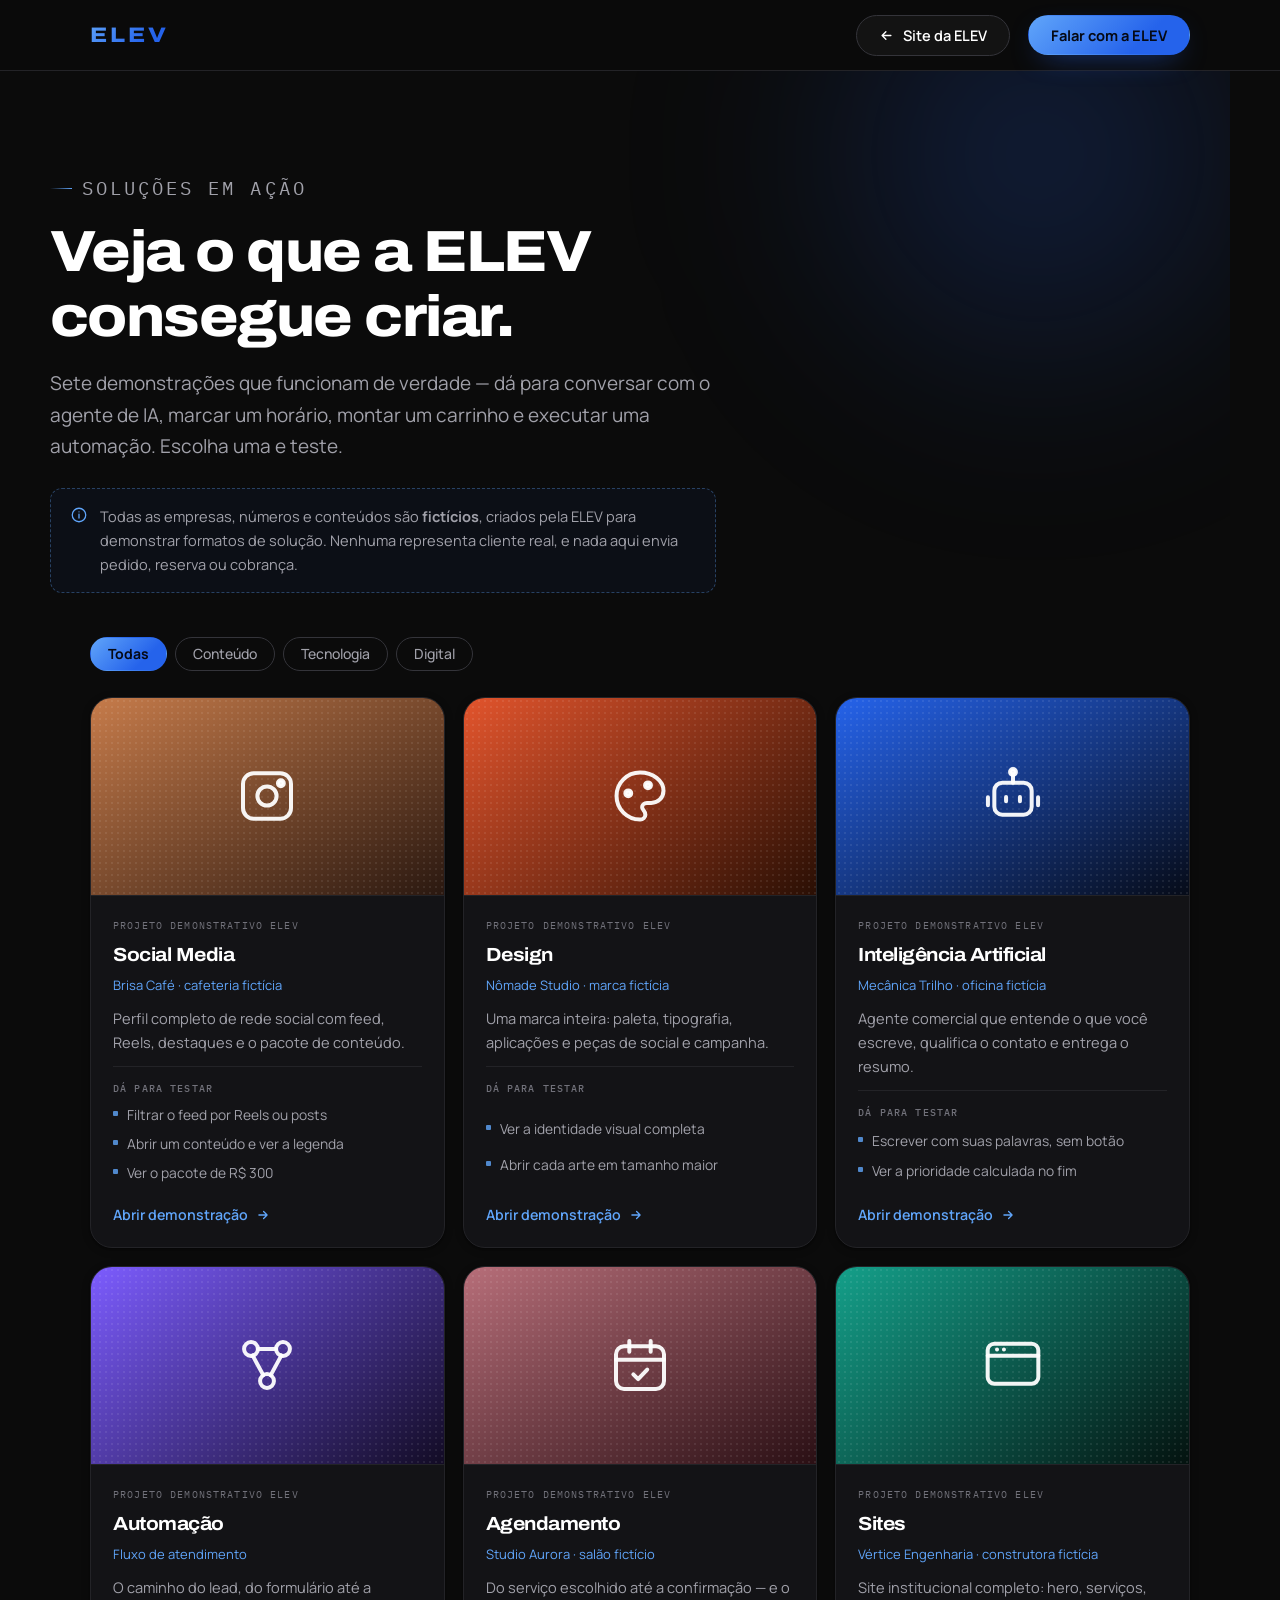
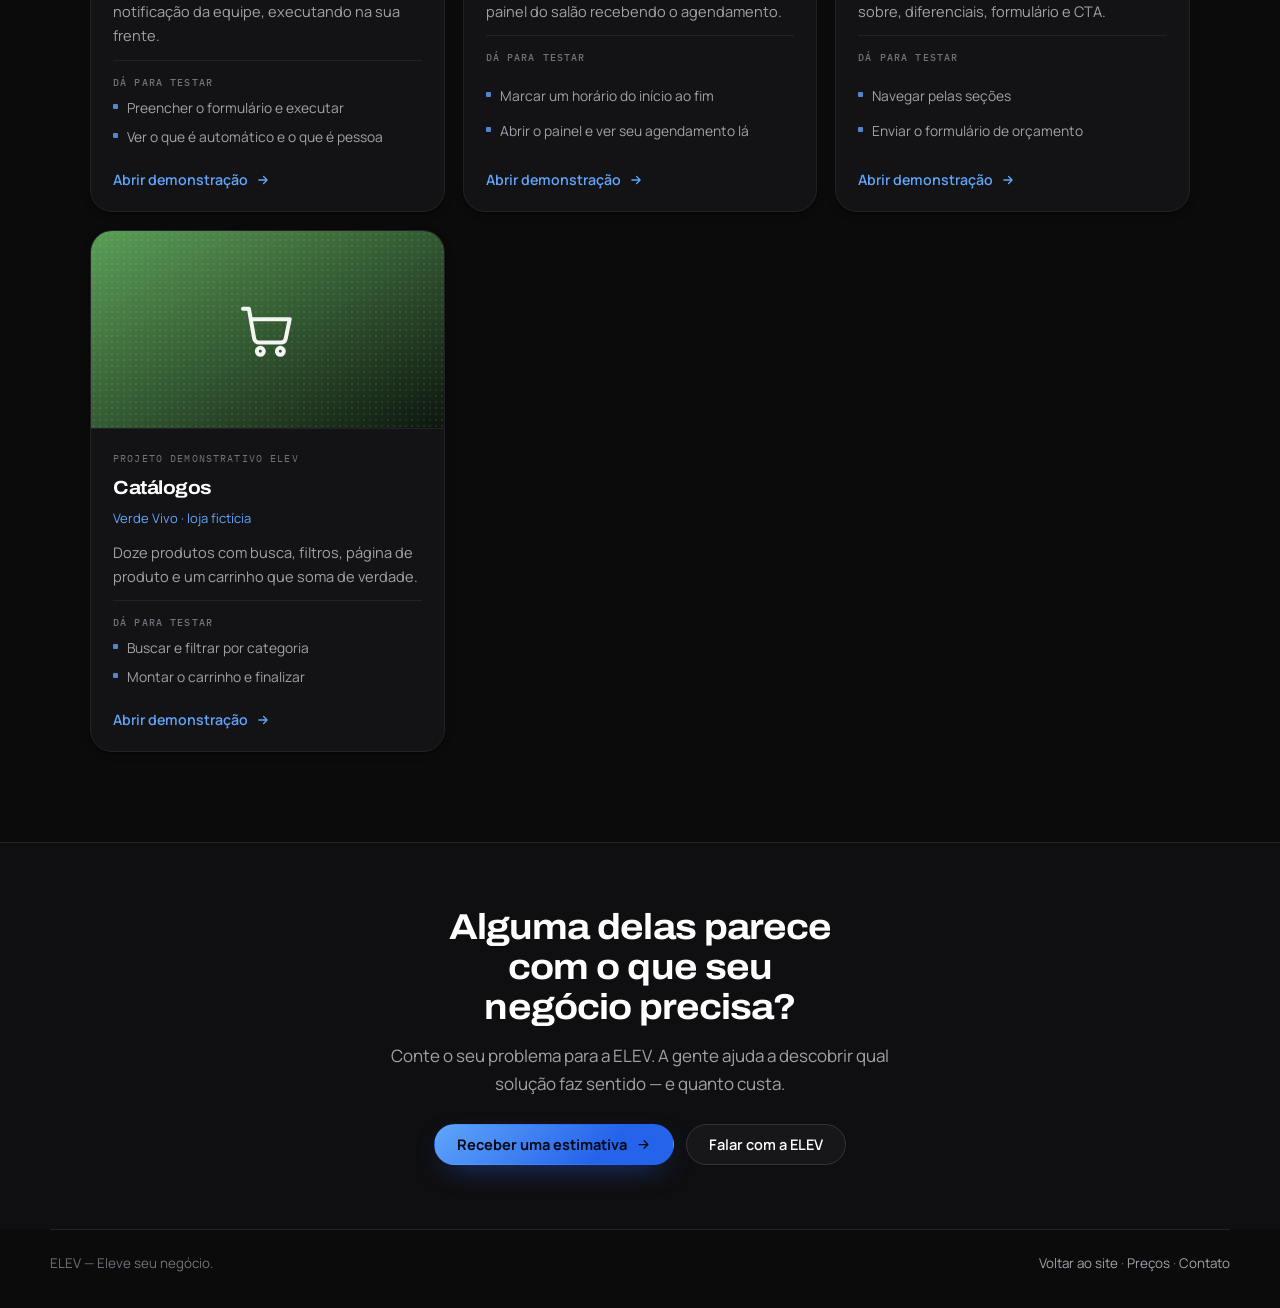
==== site/demos/index.html @ c5926ee2 "Pagina de demonstracoes reunindo as sete site/demos/index.html passa a ser o destino do item "Demos"" ====
<!doctype html>
<html lang="pt-BR">
<head>
<meta charset="utf-8">
<meta name="viewport" content="width=device-width, initial-scale=1">
<title>Demonstrações da ELEV</title>
<meta name="description" content="Sete demonstrações interativas das soluções que a ELEV desenvolve: social media, design, IA, automação, agendamento, sites e catálogos.">
<meta name="theme-color" content="#0B0B0B">
<link rel="preconnect" href="https://fonts.googleapis.com">
<link rel="preconnect" href="https://fonts.gstatic.com" crossorigin>
<link rel="stylesheet" href="https://fonts.googleapis.com/css2?family=Archivo:wdth,wght@100..125,500..800&family=IBM+Plex+Mono:wght@500&family=Manrope:wght@400;500;600&display=swap">
<style>
:root{
  color-scheme: dark;
  --ground:#0B0B0B; --ground-2:#0F0F11; --surface:#131316; --surface-2:#18181B;
  --line:#232327; --line-strong:#34343A;
  --ink:#FFFFFF; --ink-2:#A1A1AA; --ink-3:#71717A;
  --blue:#2563EB; --blue-soft:#60A5FA;
  --grad: linear-gradient(135deg, var(--blue-soft), var(--blue) 70%);
  --fio: linear-gradient(90deg, transparent, rgba(96,165,250,.45), transparent);
  --sh-1: 0 1px 2px rgba(0,0,0,.4), 0 2px 8px rgba(0,0,0,.24);
  --sh-2: 0 2px 6px rgba(0,0,0,.42), 0 12px 32px -10px rgba(0,0,0,.6);
  --t: cubic-bezier(.2,.7,.3,1);
  --pad: clamp(20px, 5vw, 40px);
}
*, *::before, *::after{ box-sizing: border-box; }
html{ scroll-behavior: smooth; }
@media (prefers-reduced-motion: reduce){ html{ scroll-behavior: auto; } }
body{
  margin: 0; background: var(--ground); color: var(--ink);
  font: 400 17px/1.65 Manrope, ui-sans-serif, system-ui, sans-serif;
  -webkit-font-smoothing: antialiased; overflow-x: hidden;
}
h1, h2, h3{ font-family: Archivo, system-ui, sans-serif; font-weight: 700; font-stretch: 110%;
  letter-spacing: -.026em; line-height: 1.12; margin: 0; text-wrap: balance; }
p{ margin: 0; }
a{ color: inherit; text-decoration: none; }
svg{ display: block; }
:focus-visible{ outline: 2px solid var(--blue-soft); outline-offset: 3px; border-radius: 6px; }
.wrap{ width: 100%; max-width: 1180px; margin-inline: auto; padding-inline: var(--pad); }

.topo{ position: sticky; top: 0; z-index: 50; background: rgba(11,11,11,.86); backdrop-filter: blur(14px);
  border-bottom: 1px solid var(--line); }
.topo-in{ display: flex; align-items: center; gap: 18px; height: 70px; }
.marca{ font-family: Archivo, sans-serif; font-weight: 800; font-stretch: 118%; font-size: 21px;
  letter-spacing: .14em; margin-right: auto;
  background: var(--grad); -webkit-background-clip: text; background-clip: text; color: transparent; }
.marca img{ height: 30px; width: auto; }
.btn{ display: inline-flex; align-items: center; justify-content: center; gap: 9px;
  padding: 12px 22px; border-radius: 999px; border: 1px solid transparent;
  font: 600 14.6px/1 Manrope, sans-serif; cursor: pointer;
  transition: transform .28s var(--t), background-color .28s var(--t), border-color .28s var(--t), box-shadow .28s var(--t); }
.btn svg{ width: 15px; height: 15px; flex: none; }
.btn-primary{ background: var(--grad); color: #050914; font-weight: 700; box-shadow: 0 10px 30px -14px rgba(37,99,235,.9); }
.btn-primary:hover{ transform: translateY(-2px); }
.btn-ghost{ background: rgba(255,255,255,.035); border-color: var(--line-strong); color: var(--ink); }
.btn-ghost:hover{ transform: translateY(-2px); border-color: rgba(96,165,250,.6); background: rgba(96,165,250,.08); }
@media (prefers-reduced-motion: reduce){ .btn:hover{ transform: none; } }
@media (max-width: 600px){ .topo .btn span{ display: none; } .topo .btn{ padding: 12px 15px; } }

.hero{ padding: clamp(46px,7vw,84px) 0 clamp(30px,4vw,44px); position: relative; overflow: hidden; }
.hero::before{ content:""; position: absolute; width: min(60vw,620px); aspect-ratio:1; top:-40%; right:-10%;
  background: radial-gradient(circle, rgba(37,99,235,.26), transparent 66%); filter: blur(90px); pointer-events:none; }
.eyebrow{ font-family: "IBM Plex Mono", monospace; font-size: 12px; letter-spacing: .16em;
  text-transform: uppercase; color: var(--blue-soft); display: inline-flex; align-items: center; gap: 10px; margin-bottom: 16px; }
.eyebrow::before{ content:""; width: 22px; height: 1px; background: linear-gradient(90deg, transparent, var(--blue-soft)); }
.hero h1{ font-size: clamp(34px, 5.6vw, 58px); font-weight: 800; max-width: 17ch; }
.hero p{ color: var(--ink-2); font-size: clamp(16.5px,1.9vw,19px); margin-top: 18px; max-width: 58ch; }
.aviso{ display: flex; align-items: flex-start; gap: 12px; margin-top: 26px; padding: 15px 19px;
  border: 1px dashed rgba(96,165,250,.34); border-radius: 12px; background: rgba(37,99,235,.05);
  color: var(--ink-2); font-size: 14.6px; max-width: 74ch; }
.aviso svg{ width: 18px; height: 18px; color: var(--blue-soft); flex: none; margin-top: 2px; }

.filtros{ display: flex; flex-wrap: wrap; gap: 8px; padding-bottom: 26px; }
.filtro{ padding: 9px 17px; border-radius: 999px; border: 1px solid var(--line-strong);
  background: transparent; color: var(--ink-2); cursor: pointer; font: 500 14px/1 Manrope, sans-serif;
  transition: all .24s var(--t); }
.filtro:hover{ color: var(--ink); border-color: rgba(96,165,250,.55); }
.filtro[aria-pressed="true"]{ background: var(--grad); color: #050914; border-color: transparent; font-weight: 700; }

.grade{ display: grid; grid-template-columns: repeat(3, 1fr); gap: 18px; padding-bottom: clamp(50px,7vw,90px); }
@media (max-width: 1000px){ .grade{ grid-template-columns: repeat(2, 1fr); } }
@media (max-width: 640px){ .grade{ grid-template-columns: 1fr; } }

.demo{ position: relative; display: flex; flex-direction: column; overflow: hidden;
  border: 1px solid var(--line); border-radius: 22px; background: var(--surface); box-shadow: var(--sh-1);
  transition: transform .4s var(--t), border-color .4s var(--t), box-shadow .4s var(--t); }
.demo:hover{ transform: translateY(-5px); border-color: rgba(96,165,250,.36); box-shadow: var(--sh-2); }
.demo:focus-within{ border-color: rgba(96,165,250,.6); }
@media (prefers-reduced-motion: reduce){ .demo:hover{ transform: none; } }
.capa{ aspect-ratio: 16/9; display: grid; place-items: center; position: relative; overflow: hidden;
  background: var(--capa); border-bottom: 1px solid var(--line); }
.capa::after{ content:""; position: absolute; inset:0;
  background-image: radial-gradient(rgba(255,255,255,.08) 1px, transparent 1px); background-size: 6px 6px; }
.capa svg{ width: 32%; max-width: 64px; color: rgba(255,255,255,.94); position: relative; z-index:1;
  transition: transform .4s var(--t); }
.demo:hover .capa svg{ transform: scale(1.07); }
.corpo{ padding: 22px 22px 24px; display: flex; flex-direction: column; flex: 1; gap: 10px; }
.selo{ font-family: "IBM Plex Mono", monospace; font-size: 9.5px; letter-spacing: .12em;
  text-transform: uppercase; color: var(--ink-3); }
.corpo h2{ font-size: 19px; }
.empresa{ font-size: 13px; color: var(--blue-soft); }
.corpo > p{ color: var(--ink-2); font-size: 14.6px; }
.testar{ margin-top: 2px; padding-top: 14px; border-top: 1px solid var(--line); display: grid; gap: 7px; flex: 1; }
.testar b{ font-family: "IBM Plex Mono", monospace; font-size: 9.5px; letter-spacing: .12em;
  text-transform: uppercase; color: var(--ink-3); font-weight: 500; }
.testar li{ list-style: none; display: flex; gap: 9px; align-items: flex-start; color: var(--ink-2); font-size: 13.8px; }
.testar li::before{ content:""; width: 5px; height: 5px; border-radius: 1px; margin-top: 7px; flex: none;
  background: var(--blue-soft); opacity: .8; }
.testar ul{ margin: 0; padding: 0; display: grid; gap: 6px; }
.link{ display: inline-flex; align-items: center; gap: 8px; margin-top: 14px;
  font: 600 14.2px/1 Manrope, sans-serif; color: var(--blue-soft); transition: color .3s var(--t); }
.link::after{ content:""; position: absolute; inset: 0; border-radius: inherit; }
.link svg{ width: 14px; height: 14px; transition: transform .3s var(--t); }
.demo:hover .link{ color: var(--ink); }
.demo:hover .link svg{ transform: translateX(3px); }

.fim{ border-top: 1px solid var(--line); background: var(--ground-2); }
.fim-in{ padding: clamp(40px,6vw,64px) 0; text-align: center; }
.fim h2{ font-size: clamp(25px,3.6vw,36px); max-width: 20ch; margin-inline: auto; }
.fim p{ color: var(--ink-2); margin: 14px auto 0; max-width: 52ch; }
.fim .acoes{ display: flex; gap: 12px; justify-content: center; margin-top: 26px; flex-wrap: wrap; }
.rodape{ border-top: 1px solid var(--line); padding: 22px 0 34px; color: var(--ink-3); font-size: 13.4px;
  display: flex; flex-wrap: wrap; gap: 10px 22px; justify-content: space-between; }
.rodape a{ color: var(--ink-2); }
.rodape a:hover{ color: var(--ink); }
</style>
</head>
<body>

<header class="topo">
  <div class="wrap topo-in">
    <a class="marca" href="../index.html" aria-label="ELEV — início">
      <img src="../assets/logo-elev.png" alt="ELEV" data-logo hidden>
      <span data-logo-fallback>ELEV</span>
    </a>
    <a class="btn btn-ghost" href="../index.html">
      <svg viewBox="0 0 24 24" fill="none" stroke="currentColor" stroke-width="2.2" stroke-linecap="round" stroke-linejoin="round"><path d="M19 12H6M11 6l-6 6 6 6"/></svg>
      <span>Site da ELEV</span>
    </a>
    <a class="btn btn-primary" href="../index.html#contato">Falar com a ELEV</a>
  </div>
</header>

<main>
  <section class="wrap hero">
    <p class="eyebrow">Soluções em ação</p>
    <h1>Veja o que a ELEV consegue criar.</h1>
    <p>Sete demonstrações que funcionam de verdade — dá para conversar com o agente de IA, marcar um horário, montar um carrinho e executar uma automação. Escolha uma e teste.</p>
    <div class="aviso">
      <svg viewBox="0 0 24 24" fill="none" stroke="currentColor" stroke-width="1.7" stroke-linecap="round"><circle cx="12" cy="12" r="9"/><path d="M12 11v5M12 7.8h.01"/></svg>
      <span>Todas as empresas, números e conteúdos são <strong>fictícios</strong>, criados pela ELEV para demonstrar formatos de solução. Nenhuma representa cliente real, e nada aqui envia pedido, reserva ou cobrança.</span>
    </div>
  </section>

  <div class="wrap">
    <div class="filtros" id="filtros"></div>
    <div class="grade" id="grade"></div>
  </div>

  <section class="fim">
    <div class="wrap fim-in">
      <h2>Alguma delas parece com o que seu negócio precisa?</h2>
      <p>Conte o seu problema para a ELEV. A gente ajuda a descobrir qual solução faz sentido — e quanto custa.</p>
      <div class="acoes">
        <a class="btn btn-primary" href="../index.html#orcamento">
          Receber uma estimativa
          <svg viewBox="0 0 24 24" fill="none" stroke="currentColor" stroke-width="2" stroke-linecap="round" stroke-linejoin="round"><path d="M5 12h13M13 6l6 6-6 6"/></svg>
        </a>
        <a class="btn btn-ghost" href="../index.html#contato">Falar com a ELEV</a>
      </div>
    </div>
  </section>

  <div class="wrap rodape">
    <span>ELEV — Eleve seu negócio.</span>
    <span><a href="../index.html">Voltar ao site</a> · <a href="../index.html#precos">Preços</a> · <a href="../index.html#contato">Contato</a></span>
  </div>
</main>

<script>
(function () {
  "use strict";
  const d = document;

  /* logo oficial entra sozinha quando o arquivo existir - mesmo mecanismo do site */
  d.querySelectorAll("[data-logo]").forEach(function (img) {
    const teste = new Image();
    teste.onload = function () {
      img.hidden = false;
      const fb = img.parentElement.querySelector("[data-logo-fallback]");
      if (fb) fb.remove();
    };
    teste.src = img.getAttribute("src");
  });

  const DEMOS = [
    { id:"social", nome:"Social Media", empresa:"Brisa Café · cafeteria fictícia", tipo:"Conteúdo",
      capa:"linear-gradient(150deg,#C67B4A,#2A1810)",
      ico:'<rect x="3" y="3.5" width="18" height="17" rx="4"/><circle cx="12" cy="12" r="3.6"/><circle cx="17.2" cy="7.2" r="1.1" fill="currentColor"/>',
      desc:"Perfil completo de rede social com feed, Reels, destaques e o pacote de conteúdo.",
      testar:["Filtrar o feed por Reels ou posts","Abrir um conteúdo e ver a legenda","Ver o pacote de R$ 300"] },
    { id:"design", nome:"Design", empresa:"Nômade Studio · marca fictícia", tipo:"Conteúdo",
      capa:"linear-gradient(140deg,#E2542C,#2A0F04)",
      ico:'<path d="M12 3.2a8.8 8.8 0 1 0 0 17.6c1.2 0 2-.8 2-1.8 0-1.5-1.2-1.7-1.2-2.8 0-.9.8-1.6 1.8-1.6h1.6c2.6 0 4.6-2 4.6-4.6C20.8 6.2 16.9 3.2 12 3.2z"/><circle cx="7.6" cy="11" r="1.1" fill="currentColor"/><circle cx="15" cy="8" r="1.1" fill="currentColor"/>',
      desc:"Uma marca inteira: paleta, tipografia, aplicações e peças de social e campanha.",
      testar:["Ver a identidade visual completa","Abrir cada arte em tamanho maior"] },
    { id:"ai", nome:"Inteligência Artificial", empresa:"Mecânica Trilho · oficina fictícia", tipo:"Tecnologia",
      capa:"linear-gradient(150deg,#2563EB,#060B18)",
      ico:'<rect x="5" y="7" width="14" height="12" rx="3"/><path d="M12 7V3.8M9.4 12.4v1.6M14.6 12.4v1.6M2.6 12.5v3M21.4 12.5v3"/><circle cx="12" cy="3" r="1.1" fill="currentColor"/>',
      desc:"Agente comercial que entende o que você escreve, qualifica o contato e entrega o resumo.",
      testar:["Escrever com suas palavras, sem botão","Ver a prioridade calculada no fim"] },
    { id:"automacao", nome:"Automação", empresa:"Fluxo de atendimento", tipo:"Tecnologia",
      capa:"linear-gradient(140deg,#7C5CFF,#120B24)",
      ico:'<circle cx="6" cy="6" r="2.6"/><circle cx="18" cy="6" r="2.6"/><circle cx="12" cy="18" r="2.6"/><path d="M8.6 6h6.8M6.6 8.4l4 7.4M17.4 8.4l-4 7.4"/>',
      desc:"O caminho do lead, do formulário até a notificação da equipe, executando na sua frente.",
      testar:["Preencher o formulário e executar","Ver o que é automático e o que é pessoa"] },
    { id:"agendamento", nome:"Agendamento", empresa:"Studio Aurora · salão fictício", tipo:"Digital",
      capa:"linear-gradient(150deg,#B76E79,#2A0F14)",
      ico:'<rect x="3" y="5" width="18" height="16" rx="3"/><path d="M3 10h18M8 3v4M16 3v4"/><path d="M9.5 15.5l1.8 1.8 3.4-3.6"/>',
      desc:"Do serviço escolhido até a confirmação — e o painel do salão recebendo o agendamento.",
      testar:["Marcar um horário do início ao fim","Abrir o painel e ver seu agendamento lá"] },
    { id:"institucional", nome:"Sites", empresa:"Vértice Engenharia · construtora fictícia", tipo:"Digital",
      capa:"linear-gradient(140deg,#14A08A,#04120F)",
      ico:'<rect x="2.5" y="4" width="19" height="15" rx="2.5"/><path d="M2.5 8.5h19M6 6.2h.01M8.6 6.2h.01"/>',
      desc:"Site institucional completo: hero, serviços, sobre, diferenciais, formulário e CTA.",
      testar:["Navegar pelas seções","Enviar o formulário de orçamento"] },
    { id:"catalogo", nome:"Catálogos", empresa:"Verde Vivo · loja fictícia", tipo:"Digital",
      capa:"linear-gradient(150deg,#5A9E56,#0D160E)",
      ico:'<path d="M3 4h2.2l2 11.2a1.8 1.8 0 0 0 1.8 1.5h8.2a1.8 1.8 0 0 0 1.8-1.4L20.5 8H6"/><circle cx="9.5" cy="20" r="1.3"/><circle cx="17" cy="20" r="1.3"/>',
      desc:"Doze produtos com busca, filtros, página de produto e um carrinho que soma de verdade.",
      testar:["Buscar e filtrar por categoria","Montar o carrinho e finalizar"] }
  ];

  const TIPOS = ["Todas"].concat(DEMOS.map(function (x) { return x.tipo; })
    .filter(function (v, i, a) { return a.indexOf(v) === i; }));
  let filtro = "Todas";

  d.getElementById("filtros").innerHTML = TIPOS.map(function (t) {
    return '<button class="filtro" type="button" data-t="' + t + '" aria-pressed="' + (t === filtro) + '">' + t + "</button>";
  }).join("");

  function desenha() {
    d.getElementById("grade").innerHTML = DEMOS
      .filter(function (x) { return filtro === "Todas" || x.tipo === filtro; })
      .map(function (x) {
        return '<article class="demo">' +
          '<div class="capa" style="--capa:' + x.capa + '">' +
            '<svg viewBox="0 0 24 24" fill="none" stroke="currentColor" stroke-width="1.5" stroke-linecap="round" stroke-linejoin="round">' + x.ico + "</svg>" +
          "</div>" +
          '<div class="corpo">' +
            '<span class="selo">Projeto demonstrativo ELEV</span>' +
            "<h2>" + x.nome + "</h2>" +
            '<span class="empresa">' + x.empresa + "</span>" +
            "<p>" + x.desc + "</p>" +
            '<div class="testar"><b>Dá para testar</b><ul>' +
              x.testar.map(function (i) { return "<li>" + i + "</li>"; }).join("") +
            "</ul></div>" +
            '<a class="link" href="' + x.id + '/index.html">Abrir demonstração' +
              '<svg viewBox="0 0 24 24" fill="none" stroke="currentColor" stroke-width="2.2" stroke-linecap="round" stroke-linejoin="round"><path d="M5 12h13M13 6l6 6-6 6"/></svg>' +
            "</a>" +
          "</div></article>";
      }).join("");
  }
  desenha();

  d.getElementById("filtros").addEventListener("click", function (e) {
    const b = e.target.closest("[data-t]");
    if (!b) return;
    filtro = b.dataset.t;
    d.querySelectorAll("[data-t]").forEach(function (o) { o.setAttribute("aria-pressed", String(o === b)); });
    desenha();
  });
})();
</script>
</body>
</html>
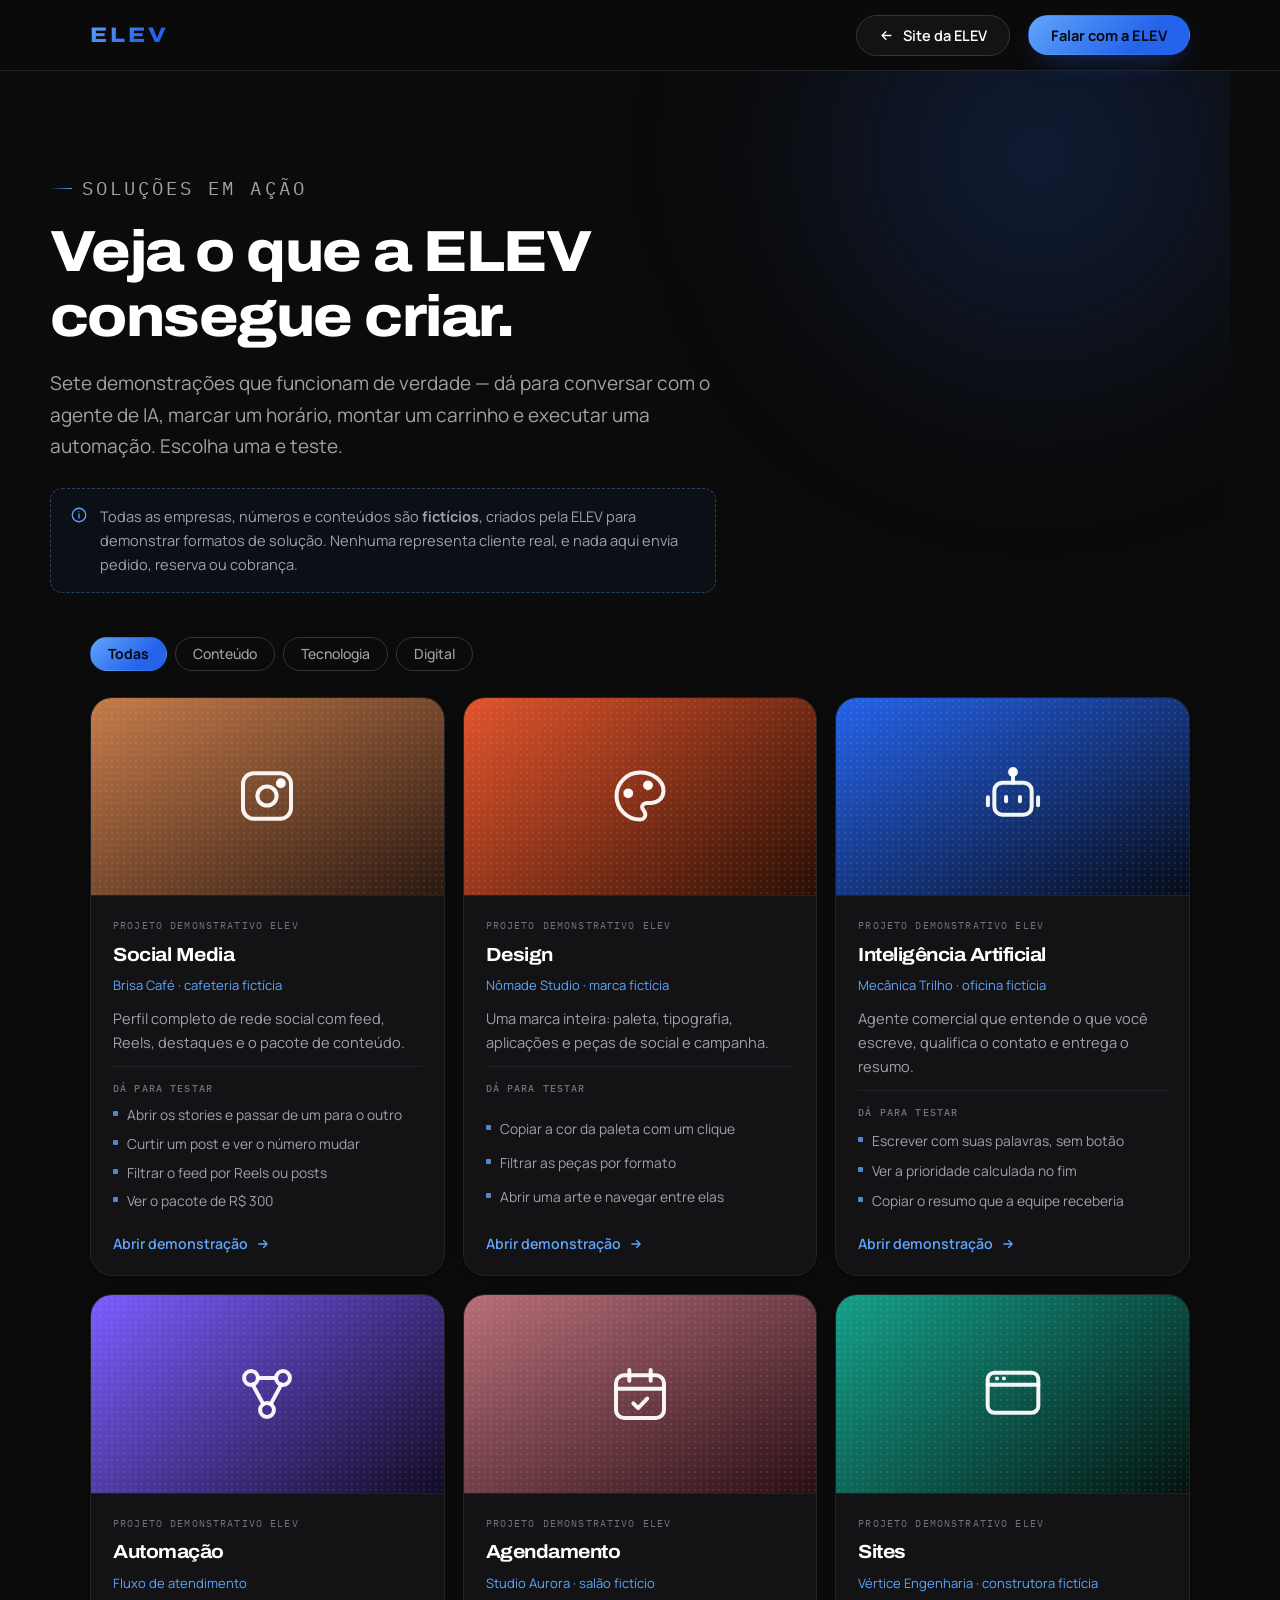
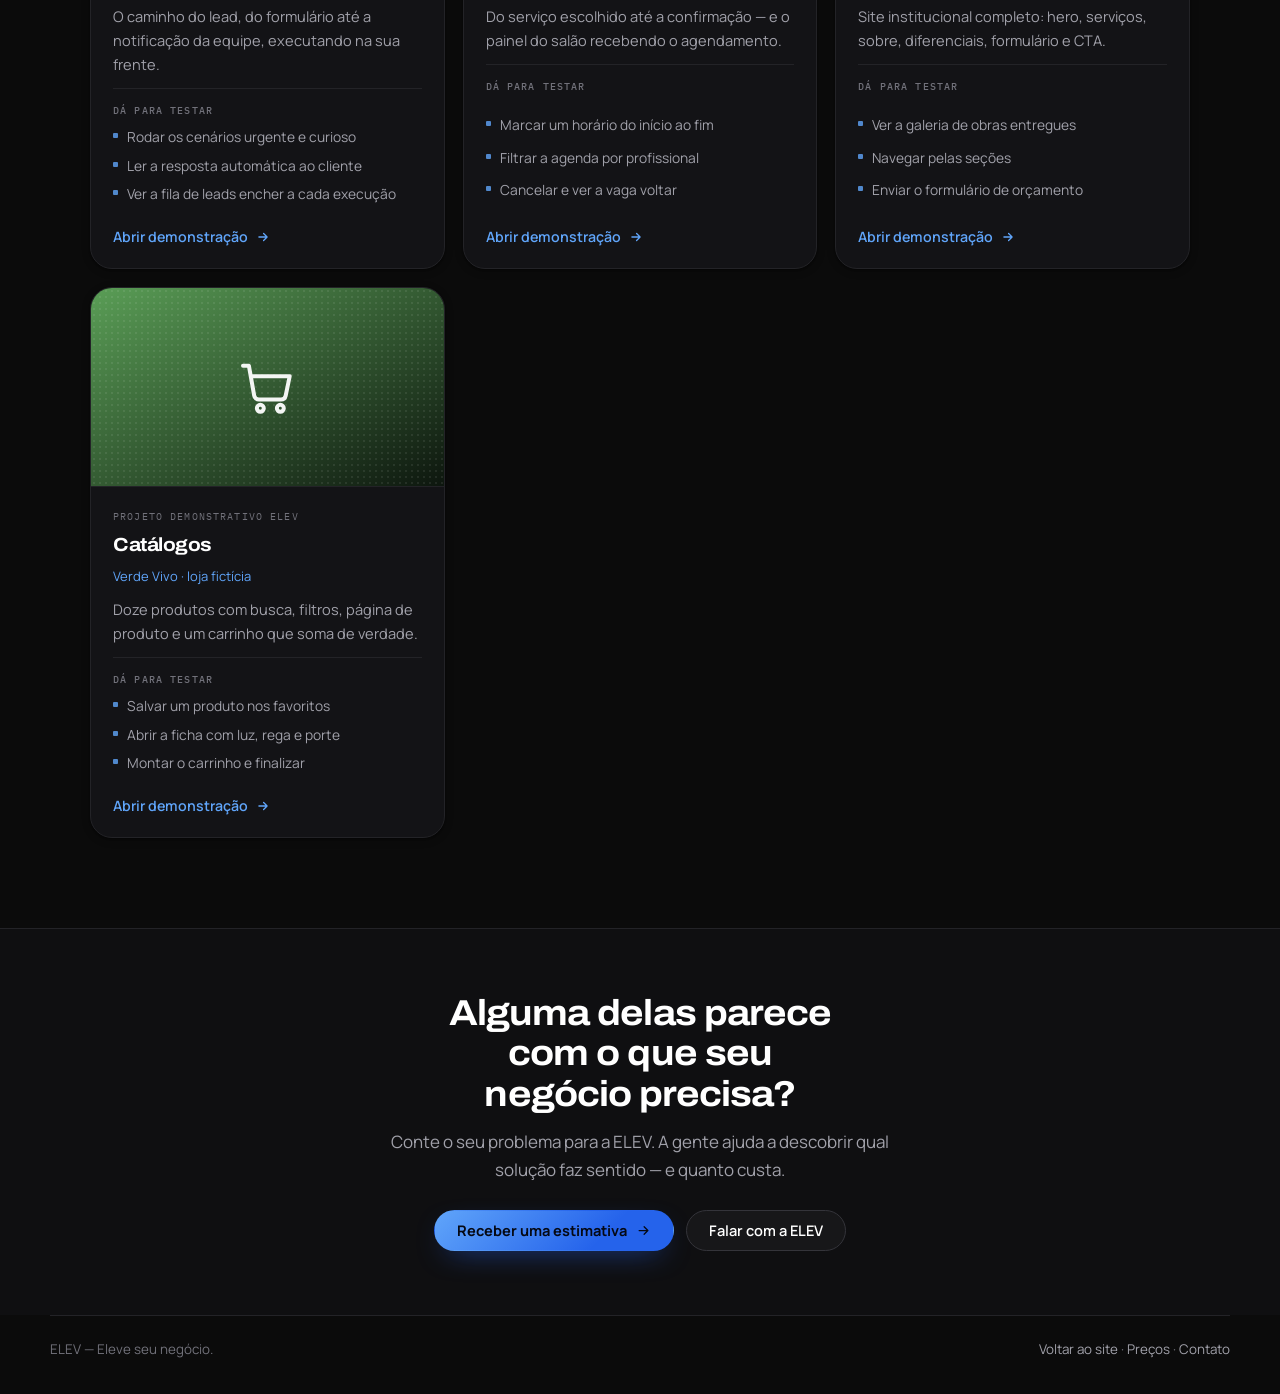
==== commit 0bc4c7e0: "Aprimoramento profundo das sete demonstracoes Biblioteca propria de ilustracoes (site/assets/arte.js" ====
--- a/site/demos/index.html
+++ b/site/demos/index.html
@@ -199,37 +199,37 @@
       capa:"linear-gradient(150deg,#C67B4A,#2A1810)",
       ico:'<rect x="3" y="3.5" width="18" height="17" rx="4"/><circle cx="12" cy="12" r="3.6"/><circle cx="17.2" cy="7.2" r="1.1" fill="currentColor"/>',
       desc:"Perfil completo de rede social com feed, Reels, destaques e o pacote de conteúdo.",
-      testar:["Filtrar o feed por Reels ou posts","Abrir um conteúdo e ver a legenda","Ver o pacote de R$ 300"] },
+      testar:["Abrir os stories e passar de um para o outro","Curtir um post e ver o número mudar","Filtrar o feed por Reels ou posts","Ver o pacote de R$ 300"] },
     { id:"design", nome:"Design", empresa:"Nômade Studio · marca fictícia", tipo:"Conteúdo",
       capa:"linear-gradient(140deg,#E2542C,#2A0F04)",
       ico:'<path d="M12 3.2a8.8 8.8 0 1 0 0 17.6c1.2 0 2-.8 2-1.8 0-1.5-1.2-1.7-1.2-2.8 0-.9.8-1.6 1.8-1.6h1.6c2.6 0 4.6-2 4.6-4.6C20.8 6.2 16.9 3.2 12 3.2z"/><circle cx="7.6" cy="11" r="1.1" fill="currentColor"/><circle cx="15" cy="8" r="1.1" fill="currentColor"/>',
       desc:"Uma marca inteira: paleta, tipografia, aplicações e peças de social e campanha.",
-      testar:["Ver a identidade visual completa","Abrir cada arte em tamanho maior"] },
+      testar:["Copiar a cor da paleta com um clique","Filtrar as peças por formato","Abrir uma arte e navegar entre elas"] },
     { id:"ai", nome:"Inteligência Artificial", empresa:"Mecânica Trilho · oficina fictícia", tipo:"Tecnologia",
       capa:"linear-gradient(150deg,#2563EB,#060B18)",
       ico:'<rect x="5" y="7" width="14" height="12" rx="3"/><path d="M12 7V3.8M9.4 12.4v1.6M14.6 12.4v1.6M2.6 12.5v3M21.4 12.5v3"/><circle cx="12" cy="3" r="1.1" fill="currentColor"/>',
       desc:"Agente comercial que entende o que você escreve, qualifica o contato e entrega o resumo.",
-      testar:["Escrever com suas palavras, sem botão","Ver a prioridade calculada no fim"] },
+      testar:["Escrever com suas palavras, sem botão","Ver a prioridade calculada no fim","Copiar o resumo que a equipe receberia"] },
     { id:"automacao", nome:"Automação", empresa:"Fluxo de atendimento", tipo:"Tecnologia",
       capa:"linear-gradient(140deg,#7C5CFF,#120B24)",
       ico:'<circle cx="6" cy="6" r="2.6"/><circle cx="18" cy="6" r="2.6"/><circle cx="12" cy="18" r="2.6"/><path d="M8.6 6h6.8M6.6 8.4l4 7.4M17.4 8.4l-4 7.4"/>',
       desc:"O caminho do lead, do formulário até a notificação da equipe, executando na sua frente.",
-      testar:["Preencher o formulário e executar","Ver o que é automático e o que é pessoa"] },
+      testar:["Rodar os cenários urgente e curioso","Ler a resposta automática ao cliente","Ver a fila de leads encher a cada execução"] },
     { id:"agendamento", nome:"Agendamento", empresa:"Studio Aurora · salão fictício", tipo:"Digital",
       capa:"linear-gradient(150deg,#B76E79,#2A0F14)",
       ico:'<rect x="3" y="5" width="18" height="16" rx="3"/><path d="M3 10h18M8 3v4M16 3v4"/><path d="M9.5 15.5l1.8 1.8 3.4-3.6"/>',
       desc:"Do serviço escolhido até a confirmação — e o painel do salão recebendo o agendamento.",
-      testar:["Marcar um horário do início ao fim","Abrir o painel e ver seu agendamento lá"] },
+      testar:["Marcar um horário do início ao fim","Filtrar a agenda por profissional","Cancelar e ver a vaga voltar"] },
     { id:"institucional", nome:"Sites", empresa:"Vértice Engenharia · construtora fictícia", tipo:"Digital",
       capa:"linear-gradient(140deg,#14A08A,#04120F)",
       ico:'<rect x="2.5" y="4" width="19" height="15" rx="2.5"/><path d="M2.5 8.5h19M6 6.2h.01M8.6 6.2h.01"/>',
       desc:"Site institucional completo: hero, serviços, sobre, diferenciais, formulário e CTA.",
-      testar:["Navegar pelas seções","Enviar o formulário de orçamento"] },
+      testar:["Ver a galeria de obras entregues","Navegar pelas seções","Enviar o formulário de orçamento"] },
     { id:"catalogo", nome:"Catálogos", empresa:"Verde Vivo · loja fictícia", tipo:"Digital",
       capa:"linear-gradient(150deg,#5A9E56,#0D160E)",
       ico:'<path d="M3 4h2.2l2 11.2a1.8 1.8 0 0 0 1.8 1.5h8.2a1.8 1.8 0 0 0 1.8-1.4L20.5 8H6"/><circle cx="9.5" cy="20" r="1.3"/><circle cx="17" cy="20" r="1.3"/>',
       desc:"Doze produtos com busca, filtros, página de produto e um carrinho que soma de verdade.",
-      testar:["Buscar e filtrar por categoria","Montar o carrinho e finalizar"] }
+      testar:["Salvar um produto nos favoritos","Abrir a ficha com luz, rega e porte","Montar o carrinho e finalizar"] }
   ];
 
   const TIPOS = ["Todas"].concat(DEMOS.map(function (x) { return x.tipo; })
